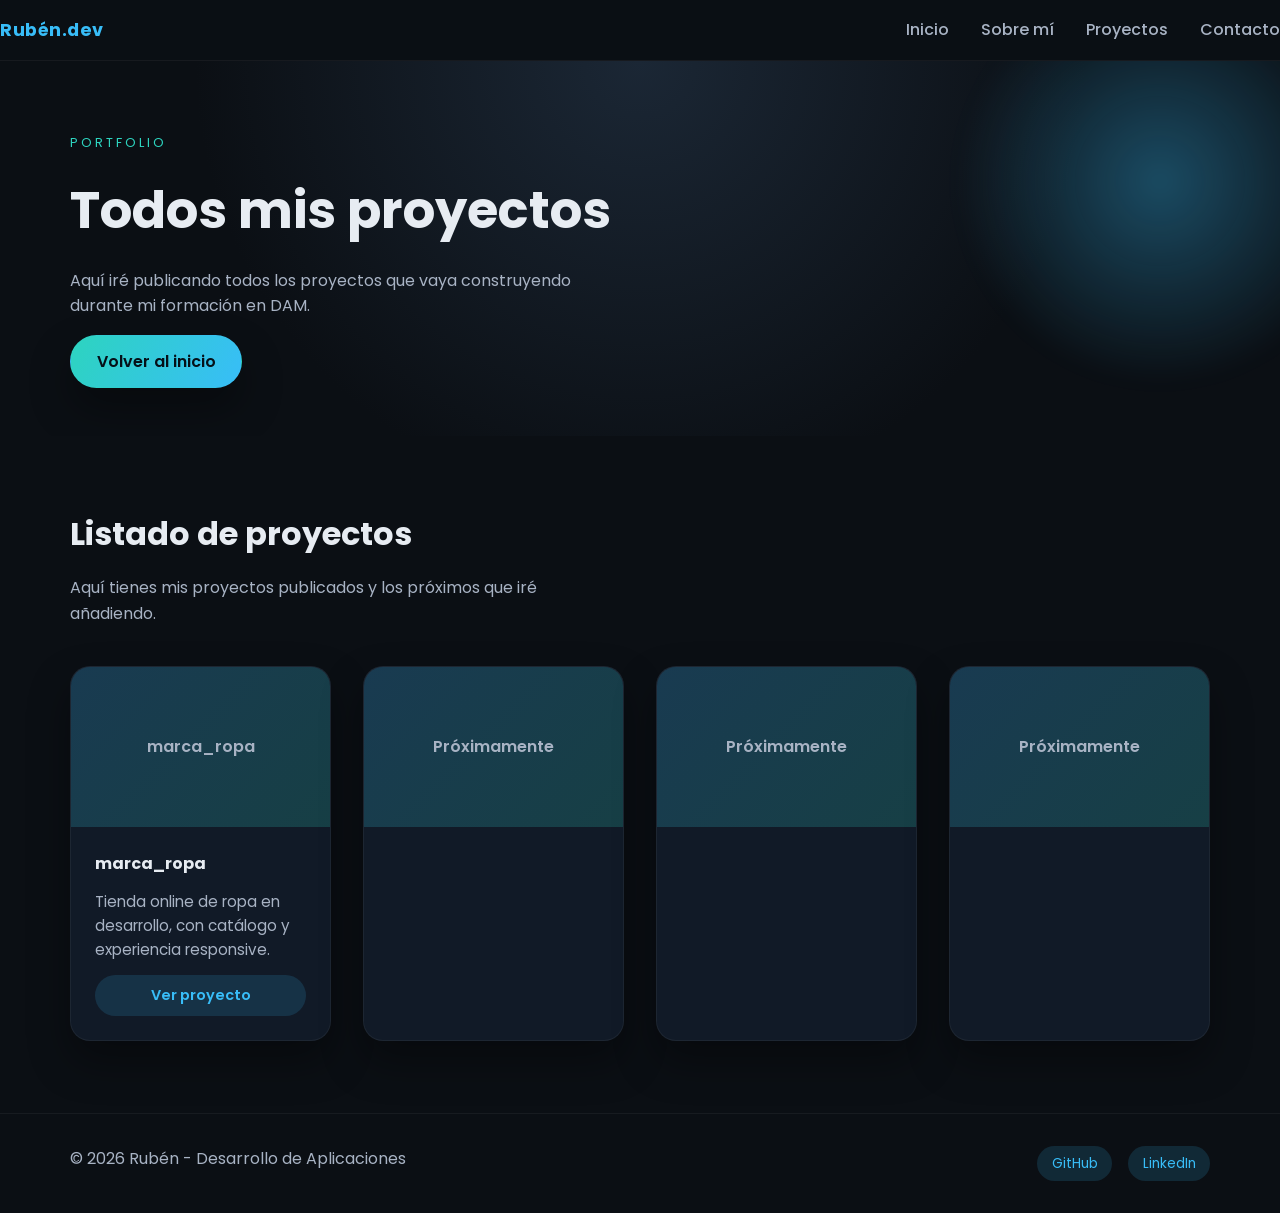
==== proyectos.html @ 626a5401 "Primer commit porfolio" ====
﻿<!doctype html>
<html lang="es">
<head>
  <!-- Metadatos básicos -->
  <meta charset="utf-8" />
  <meta name="viewport" content="width=device-width, initial-scale=1" />
  <title>Todos mis proyectos | Rubén.dev</title>
  <meta name="description" content="Listado de todos los proyectos de Rubén." />
  <!-- Favicon (emoji) -->
  <link rel="icon" href="data:image/svg+xml,%3Csvg xmlns='http://www.w3.org/2000/svg' viewBox='0 0 100 100'%3E%3Ctext y='0.9em' font-size='90'%3E%F0%9F%91%A8%E2%80%8D%F0%9F%92%BB%3C/text%3E%3C/svg%3E" />
  <!-- Tipografía -->
  <link rel="preconnect" href="https://fonts.googleapis.com" />
  <link rel="preconnect" href="https://fonts.gstatic.com" crossorigin />
  <link href="https://fonts.googleapis.com/css2?family=Poppins:wght@300;400;500;600;700&display=swap" rel="stylesheet" />
  <!-- Estilos -->
  <link rel="stylesheet" href="styles.css" />
</head>
<body>
  <!-- Accesibilidad: salto rápido al contenido principal -->
  <a class="skip-link" href="#contenido-principal">Saltar al contenido</a>

  <!-- Header / Navbar -->
  <header class="header" id="inicio">
    <nav class="nav">
      <a class="logo" href="index.html#inicio">Rubén.dev</a>
      <button class="nav__toggle" aria-label="Abrir menú" aria-expanded="false">
        <span></span><span></span><span></span>
      </button>
      <ul class="nav__links">
        <li><a href="index.html#inicio">Inicio</a></li>
        <li><a href="index.html#sobre-mi">Sobre mí</a></li>
        <li><a href="index.html#proyectos">Proyectos</a></li>
        <li><a href="index.html#contacto">Contacto</a></li>
      </ul>
    </nav>
  </header>

  <main id="contenido-principal">
    <!-- Portada -->
    <section class="hero" style="padding: 4.5rem 0 3rem;">
      <div class="container hero__content">
        <p class="eyebrow">Portfolio</p>
        <h1>Todos mis proyectos</h1>
        <p class="hero__text">Aquí iré publicando todos los proyectos que vaya construyendo durante mi formación en DAM.</p>
        <div class="hero__actions">
          <a class="btn btn--primary" href="index.html#proyectos">Volver al inicio</a>
        </div>
      </div>
      <div class="hero__glow"></div>
    </section>

    <!-- Listado general -->
    <section class="projects" id="listado-proyectos">
      <div class="container">
        <div class="section__header reveal">
          <h3>Listado de proyectos</h3>
          <p>Aquí tienes mis proyectos publicados y los próximos que iré añadiendo.</p>
        </div>

        <div class="projects__grid">
          <article class="card reveal">
            <div class="card__media" role="img" aria-label="Vista previa del proyecto marca_ropa">marca_ropa</div>
            <div class="card__body">
              <h4>marca_ropa</h4>
              <p>Tienda online de ropa en desarrollo, con catálogo y experiencia responsive.</p>
              <a class="btn btn--small" href="proyecto-1.html">Ver proyecto</a>
            </div>
          </article>
          <article class="card reveal">
            <div class="card__media" role="img" aria-label="Espacio para proyecto futuro">Próximamente</div>
          </article>
          <article class="card reveal">
            <div class="card__media" role="img" aria-label="Espacio para proyecto futuro">Próximamente</div>
          </article>
          <article class="card reveal">
            <div class="card__media" role="img" aria-label="Espacio para proyecto futuro">Próximamente</div>
          </article>
        </div>
      </div>
    </section>
  </main>

  <!-- Footer -->
  <footer class="footer">
    <div class="container footer__content">
      <p>© <span id="current-year"></span> Rubén - Desarrollo de Aplicaciones</p>
      <div class="socials">
        <a href="https://github.com/tuusuario" target="_blank" rel="noopener noreferrer">GitHub</a>
        <a href="https://linkedin.com/in/tuusuario" target="_blank" rel="noopener noreferrer">LinkedIn</a>
      </div>
    </div>
  </footer>

  <!-- Botón volver arriba -->
  <button class="scroll-top" aria-label="Volver arriba">↑</button>

  <!-- Scripts -->
  <script src="script.js"></script>
</body>
</html>
---- styles.css ----
﻿:root {
  /* Colores y sombras globales */
  --bg: #0b0f14;
  --bg-alt: #0f1621;
  --card: #111a27;
  --text: #e7ecf2;
  --muted: #a8b3c4;
  --accent: #2dd4bf;
  --accent-2: #38bdf8;
  --shadow: 0 20px 40px rgba(0, 0, 0, 0.35);
}

/* Reset básico */
* {
  box-sizing: border-box;
  margin: 0;
  padding: 0;
}

html {
  scroll-behavior: smooth;
}

/* Estilos generales */
body {
  font-family: "Poppins", sans-serif;
  background: var(--bg);
  color: var(--text);
  line-height: 1.6;
  animation: fadeIn 0.8s ease both;
}

img {
  max-width: 100%;
  display: block;
}

a {
  color: inherit;
  text-decoration: none;
}

.skip-link {
  position: absolute;
  left: -9999px;
  top: 0;
  z-index: 2000;
  background: var(--accent-2);
  color: #051018;
  padding: 0.65rem 1rem;
  border-radius: 0 0 10px 10px;
  font-weight: 600;
}

.skip-link:focus {
  left: 1rem;
}

.container {
  width: min(1140px, 90%);
  margin: 0 auto;
}

/* Header / Navbar */
.header {
  position: sticky;
  top: 0;
  z-index: 1000;
  background: rgba(11, 15, 20, 0.8);
  backdrop-filter: blur(12px);
  border-bottom: 1px solid rgba(255, 255, 255, 0.05);
}

.nav {
  display: flex;
  align-items: center;
  justify-content: space-between;
  padding: 1rem 0;
}

.logo {
  font-weight: 700;
  letter-spacing: 0.5px;
  color: var(--accent-2);
  font-size: 1.1rem;
}

.nav__links {
  display: flex;
  gap: 2rem;
  list-style: none;
}

.nav__links a {
  color: var(--muted);
  font-weight: 500;
  transition: color 0.3s ease;
}

.nav__links a:hover {
  color: var(--accent);
}

a:focus-visible,
button:focus-visible,
input:focus-visible,
textarea:focus-visible {
  outline: 2px solid var(--accent-2);
  outline-offset: 2px;
}

.nav__toggle {
  display: none;
  flex-direction: column;
  gap: 6px;
  background: none;
  border: none;
  cursor: pointer;
}

.nav__toggle span {
  width: 24px;
  height: 2px;
  background: var(--text);
  transition: transform 0.3s ease;
}

/* Hero / Portada */
.hero {
  position: relative;
  overflow: hidden;
  padding: 6rem 0 5rem;
  background: radial-gradient(circle at top, #1b2735 0%, #0b0f14 60%);
}

.hero__content {
  position: relative;
  z-index: 2;
  display: grid;
  gap: 1rem;
}

.eyebrow {
  text-transform: uppercase;
  letter-spacing: 3px;
  font-size: 0.8rem;
  color: var(--accent);
}

.hero h1 {
  font-size: clamp(2.4rem, 4vw, 3.5rem);
}

.hero h2 {
  font-size: clamp(1.2rem, 2vw, 1.6rem);
  color: var(--muted);
  font-weight: 500;
}

.hero__text {
  max-width: 520px;
  color: var(--muted);
}

.hero__actions {
  display: flex;
  gap: 1rem;
  flex-wrap: wrap;
}

.hero__glow {
  position: absolute;
  width: 480px;
  height: 480px;
  background: radial-gradient(circle, rgba(56, 189, 248, 0.35), transparent 60%);
  right: -120px;
  top: -120px;
  filter: blur(10px);
}

/* Botones */
.btn {
  display: inline-flex;
  align-items: center;
  justify-content: center;
  padding: 0.8rem 1.6rem;
  border-radius: 999px;
  font-weight: 600;
  transition: transform 0.3s ease, box-shadow 0.3s ease, background 0.3s ease;
  border: 1px solid transparent;
}

.btn--primary {
  background: linear-gradient(120deg, var(--accent), var(--accent-2));
  color: #051018;
  box-shadow: var(--shadow);
}

.btn--primary:hover {
  transform: translateY(-2px);
}

.btn--ghost {
  border-color: rgba(255, 255, 255, 0.2);
  color: var(--text);
}

.btn--ghost:hover {
  border-color: var(--accent);
  color: var(--accent);
}

.btn--small {
  padding: 0.5rem 1.2rem;
  font-size: 0.9rem;
  background: rgba(56, 189, 248, 0.15);
  color: var(--accent-2);
}

/* Secciones y grillas */
section {
  padding: 4.5rem 0;
}

.grid {
  display: grid;
  gap: 2.5rem;
  align-items: center;
}

/* Sobre mí */
.about {
  background: var(--bg-alt);
}

.about .grid {
  grid-template-columns: minmax(180px, 320px) 1fr;
  align-items: start;
}

.about__image .placeholder {
  aspect-ratio: 4 / 5;
  border-radius: 24px;
  background: linear-gradient(135deg, rgba(45, 212, 191, 0.2), rgba(56, 189, 248, 0.1));
  display: grid;
  place-items: center;
  color: var(--muted);
  font-weight: 600;
  letter-spacing: 1px;
  border: 1px solid rgba(255, 255, 255, 0.1);
  font-size: 2rem;
}

.about__content h3,
.section__header h3,
.contact__info h3 {
  font-size: 2rem;
  margin-bottom: 1rem;
}

.skills {
  list-style: none;
  display: flex;
  flex-wrap: wrap;
  gap: 0.8rem;
  margin-top: 1.5rem;
}

.about__content .btn--small {
  margin-top: 1rem;
}

.skills li {
  padding: 0.4rem 0.9rem;
  background: rgba(45, 212, 191, 0.1);
  border: 1px solid rgba(45, 212, 191, 0.3);
  border-radius: 999px;
  font-size: 0.85rem;
  color: var(--accent);
}

/* Proyectos */
.projects {
  background: var(--bg);
}

.section__header {
  margin-bottom: 2.5rem;
}

.section__header p {
  color: var(--muted);
  max-width: 520px;
}

.projects__grid {
  display: grid;
  gap: 2rem;
  grid-template-columns: repeat(auto-fit, minmax(230px, 1fr));
}

.projects__more {
  display: flex;
  justify-content: flex-end;
  margin-top: 1.2rem;
}

.card {
  background: var(--card);
  border-radius: 20px;
  overflow: hidden;
  border: 1px solid rgba(255, 255, 255, 0.05);
  transition: transform 0.35s cubic-bezier(0.2, 0.8, 0.2, 1), border-color 0.3s ease;
  box-shadow: var(--shadow);
}

.card:hover {
  transform: translateY(-6px) scale(1.01);
  border-color: rgba(56, 189, 248, 0.5);
}

.card__media {
  height: 160px;
  background: linear-gradient(135deg, rgba(56, 189, 248, 0.2), rgba(45, 212, 191, 0.2));
  display: grid;
  place-items: center;
  color: var(--muted);
  font-weight: 600;
}

.card__body {
  padding: 1.5rem;
  display: grid;
  gap: 0.8rem;
}

.card__body p {
  color: var(--muted);
  font-size: 0.95rem;
}

/* Contacto */
.contact {
  background: var(--bg-alt);
}

.contact__info p {
  color: var(--muted);
  margin-bottom: 1.5rem;
}

.socials {
  display: flex;
  gap: 1rem;
}

.socials a {
  padding: 0.4rem 0.9rem;
  border-radius: 999px;
  background: rgba(56, 189, 248, 0.15);
  color: var(--accent-2);
  font-size: 0.85rem;
  transition: transform 0.3s ease, background 0.3s ease;
}

.socials a:hover {
  transform: translateY(-2px);
  background: rgba(56, 189, 248, 0.3);
}

.contact__form {
  display: grid;
  gap: 1rem;
  background: var(--card);
  padding: 2rem;
  border-radius: 20px;
  border: 1px solid rgba(255, 255, 255, 0.05);
}

.contact__form label {
  display: grid;
  gap: 0.4rem;
  font-size: 0.9rem;
  color: var(--muted);
}

.contact__form input,
.contact__form textarea {
  background: rgba(15, 22, 33, 0.8);
  border: 1px solid rgba(255, 255, 255, 0.08);
  border-radius: 12px;
  padding: 0.75rem 0.9rem;
  color: var(--text);
  font-family: inherit;
}

.contact__form input:focus,
.contact__form textarea:focus {
  outline: 2px solid rgba(56, 189, 248, 0.4);
}

.form-status {
  min-height: 1.2rem;
  margin-top: 0.25rem;
  color: var(--muted);
  font-size: 0.9rem;
}

/* Footer */
.footer {
  padding: 2rem 0;
  border-top: 1px solid rgba(255, 255, 255, 0.05);
  background: var(--bg);
}

.footer__content {
  display: flex;
  flex-wrap: wrap;
  justify-content: space-between;
  gap: 1rem;
  color: var(--muted);
}

/* Botón volver arriba */
.scroll-top {
  position: fixed;
  bottom: 24px;
  right: 24px;
  width: 46px;
  height: 46px;
  border-radius: 50%;
  border: none;
  background: linear-gradient(120deg, var(--accent), var(--accent-2));
  color: #051018;
  font-size: 1.1rem;
  font-weight: 700;
  cursor: pointer;
  box-shadow: var(--shadow);
  opacity: 0;
  pointer-events: none;
  transform: translateY(10px);
  transition: opacity 0.3s ease, transform 0.3s ease;
  animation: floatUp 2.8s ease-in-out infinite;
}

.scroll-top.visible {
  opacity: 1;
  pointer-events: auto;
  transform: translateY(0);
}

/* Animaciones de aparición */
.reveal {
  opacity: 0;
  transform: translateY(20px);
  transition: opacity 0.7s ease, transform 0.7s ease;
}

.reveal.visible {
  opacity: 1;
  transform: translateY(0);
}

/* Keyframes */
@keyframes fadeIn {
  from {
    opacity: 0;
  }
  to {
    opacity: 1;
  }
}

@keyframes floatUp {
  0%,
  100% {
    transform: translateY(0);
  }
  50% {
    transform: translateY(-6px);
  }
}

/* Responsive */
@media (max-width: 900px) {
  .grid {
    grid-template-columns: 1fr;
  }

  .about .grid {
    grid-template-columns: 1fr;
  }

  .hero {
    padding-top: 5rem;
  }
}

@media (max-width: 760px) {
  .nav__toggle {
    display: flex;
  }

  .nav__links {
    position: absolute;
    top: 64px;
    right: 5%;
    background: rgba(15, 22, 33, 0.95);
    flex-direction: column;
    padding: 1.2rem;
    border-radius: 16px;
    border: 1px solid rgba(255, 255, 255, 0.08);
    transform: translateY(-10px);
    opacity: 0;
    pointer-events: none;
    transition: opacity 0.3s ease, transform 0.3s ease;
  }

  .nav__links.open {
    opacity: 1;
    pointer-events: auto;
    transform: translateY(0);
  }

  .hero__actions {
    flex-direction: column;
    align-items: flex-start;
  }
}
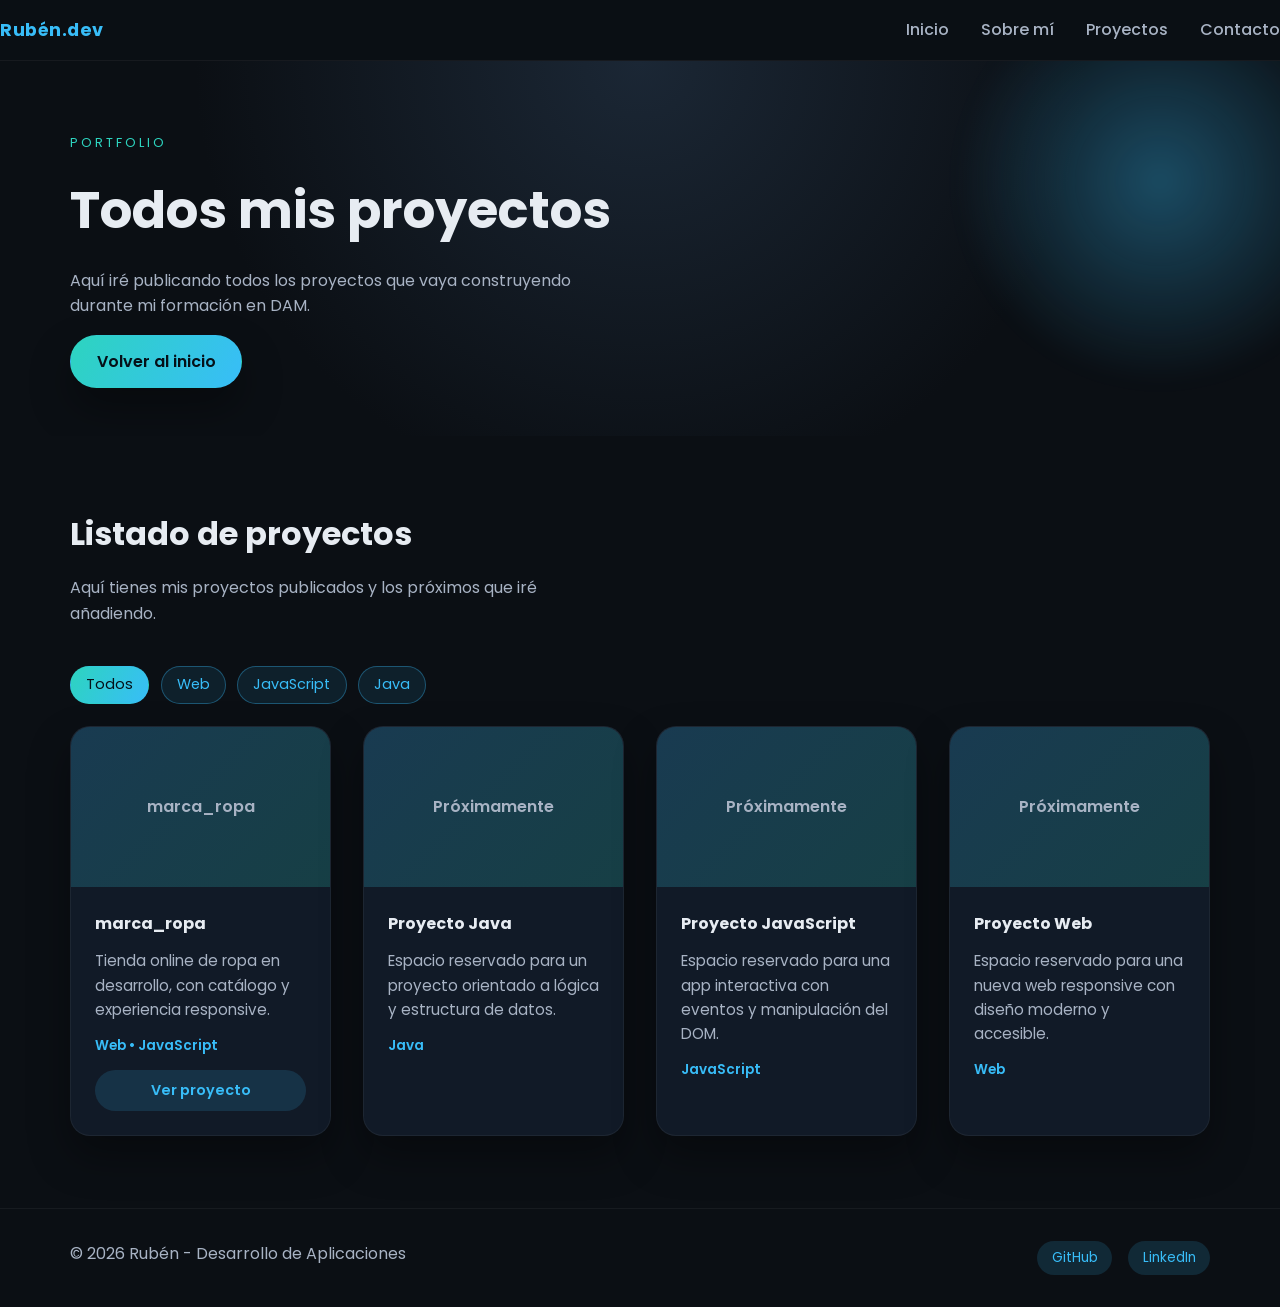
==== commit c661fc7e: "Añadir nuevos apartados" ====
--- a/proyectos.html
+++ b/proyectos.html
@@ -57,23 +57,46 @@
           <p>Aquí tienes mis proyectos publicados y los próximos que iré añadiendo.</p>
         </div>
 
+        <div class="projects__filters reveal" role="group" aria-label="Filtrar proyectos por tecnología">
+          <button class="filter-btn is-active" type="button" data-filter="all">Todos</button>
+          <button class="filter-btn" type="button" data-filter="web">Web</button>
+          <button class="filter-btn" type="button" data-filter="js">JavaScript</button>
+          <button class="filter-btn" type="button" data-filter="java">Java</button>
+        </div>
+
         <div class="projects__grid">
-          <article class="card reveal">
+          <article class="card reveal" data-category="web js">
             <div class="card__media" role="img" aria-label="Vista previa del proyecto marca_ropa">marca_ropa</div>
             <div class="card__body">
               <h4>marca_ropa</h4>
               <p>Tienda online de ropa en desarrollo, con catálogo y experiencia responsive.</p>
+              <p class="project-tag">Web • JavaScript</p>
               <a class="btn btn--small" href="proyecto-1.html">Ver proyecto</a>
             </div>
           </article>
-          <article class="card reveal">
-            <div class="card__media" role="img" aria-label="Espacio para proyecto futuro">Próximamente</div>
+          <article class="card reveal" data-category="java">
+            <div class="card__media" role="img" aria-label="Proyecto Java en preparación">Próximamente</div>
+            <div class="card__body">
+              <h4>Proyecto Java</h4>
+              <p>Espacio reservado para un proyecto orientado a lógica y estructura de datos.</p>
+              <p class="project-tag">Java</p>
+            </div>
           </article>
-          <article class="card reveal">
-            <div class="card__media" role="img" aria-label="Espacio para proyecto futuro">Próximamente</div>
+          <article class="card reveal" data-category="js">
+            <div class="card__media" role="img" aria-label="Proyecto JavaScript en preparación">Próximamente</div>
+            <div class="card__body">
+              <h4>Proyecto JavaScript</h4>
+              <p>Espacio reservado para una app interactiva con eventos y manipulación del DOM.</p>
+              <p class="project-tag">JavaScript</p>
+            </div>
           </article>
-          <article class="card reveal">
-            <div class="card__media" role="img" aria-label="Espacio para proyecto futuro">Próximamente</div>
+          <article class="card reveal" data-category="web">
+            <div class="card__media" role="img" aria-label="Proyecto web en preparación">Próximamente</div>
+            <div class="card__body">
+              <h4>Proyecto Web</h4>
+              <p>Espacio reservado para una nueva web responsive con diseño moderno y accesible.</p>
+              <p class="project-tag">Web</p>
+            </div>
           </article>
         </div>
       </div>
--- a/styles.css
+++ b/styles.css
@@ -279,6 +279,69 @@
   color: var(--accent);
 }
 
+/* Experiencia */
+.experience {
+  background: var(--bg);
+}
+
+.timeline {
+  position: relative;
+  margin-top: 0.5rem;
+  padding-left: 1.8rem;
+}
+
+.timeline::before {
+  content: "";
+  position: absolute;
+  left: 0.45rem;
+  top: 0.35rem;
+  bottom: 0.35rem;
+  width: 2px;
+  background: linear-gradient(var(--accent-2), rgba(56, 189, 248, 0.15));
+}
+
+.timeline__item {
+  position: relative;
+  margin-bottom: 1.25rem;
+}
+
+.timeline__item:last-child {
+  margin-bottom: 0;
+}
+
+.timeline__dot {
+  position: absolute;
+  left: calc(-1.8rem + 2px);
+  top: 0.45rem;
+  width: 12px;
+  height: 12px;
+  border-radius: 50%;
+  background: var(--accent);
+  box-shadow: 0 0 0 5px rgba(45, 212, 191, 0.15);
+}
+
+.timeline__content {
+  background: var(--card);
+  border: 1px solid rgba(255, 255, 255, 0.05);
+  border-radius: 16px;
+  padding: 1rem 1.1rem;
+}
+
+.timeline__content h4 {
+  margin-bottom: 0.35rem;
+}
+
+.timeline__content p {
+  color: var(--muted);
+}
+
+.timeline__date {
+  color: var(--accent-2) !important;
+  font-size: 0.85rem;
+  font-weight: 600;
+  margin-bottom: 0.35rem;
+}
+
 /* Proyectos */
 .projects {
   background: var(--bg);
@@ -297,6 +360,36 @@
   display: grid;
   gap: 2rem;
   grid-template-columns: repeat(auto-fit, minmax(230px, 1fr));
+}
+
+.projects__filters {
+  display: flex;
+  flex-wrap: wrap;
+  gap: 0.7rem;
+  margin-bottom: 1.4rem;
+}
+
+.filter-btn {
+  border: 1px solid rgba(56, 189, 248, 0.35);
+  background: rgba(56, 189, 248, 0.1);
+  color: var(--accent-2);
+  border-radius: 999px;
+  padding: 0.45rem 0.95rem;
+  font-family: inherit;
+  font-size: 0.9rem;
+  cursor: pointer;
+  transition: background 0.25s ease, color 0.25s ease, transform 0.25s ease;
+}
+
+.filter-btn:hover {
+  background: rgba(56, 189, 248, 0.2);
+  transform: translateY(-1px);
+}
+
+.filter-btn.is-active {
+  background: linear-gradient(120deg, var(--accent), var(--accent-2));
+  color: #051018;
+  border-color: transparent;
 }
 
 .projects__more {
@@ -337,6 +430,16 @@
 .card__body p {
   color: var(--muted);
   font-size: 0.95rem;
+}
+
+.project-tag {
+  color: var(--accent-2) !important;
+  font-size: 0.85rem !important;
+  font-weight: 600;
+}
+
+.card.is-hidden {
+  display: none;
 }
 
 /* Contacto */
@@ -494,6 +597,14 @@
   .hero {
     padding-top: 5rem;
   }
+
+  .timeline {
+    padding-left: 1.4rem;
+  }
+
+  .timeline__dot {
+    left: calc(-1.4rem + 2px);
+  }
 }
 
 @media (max-width: 760px) {
